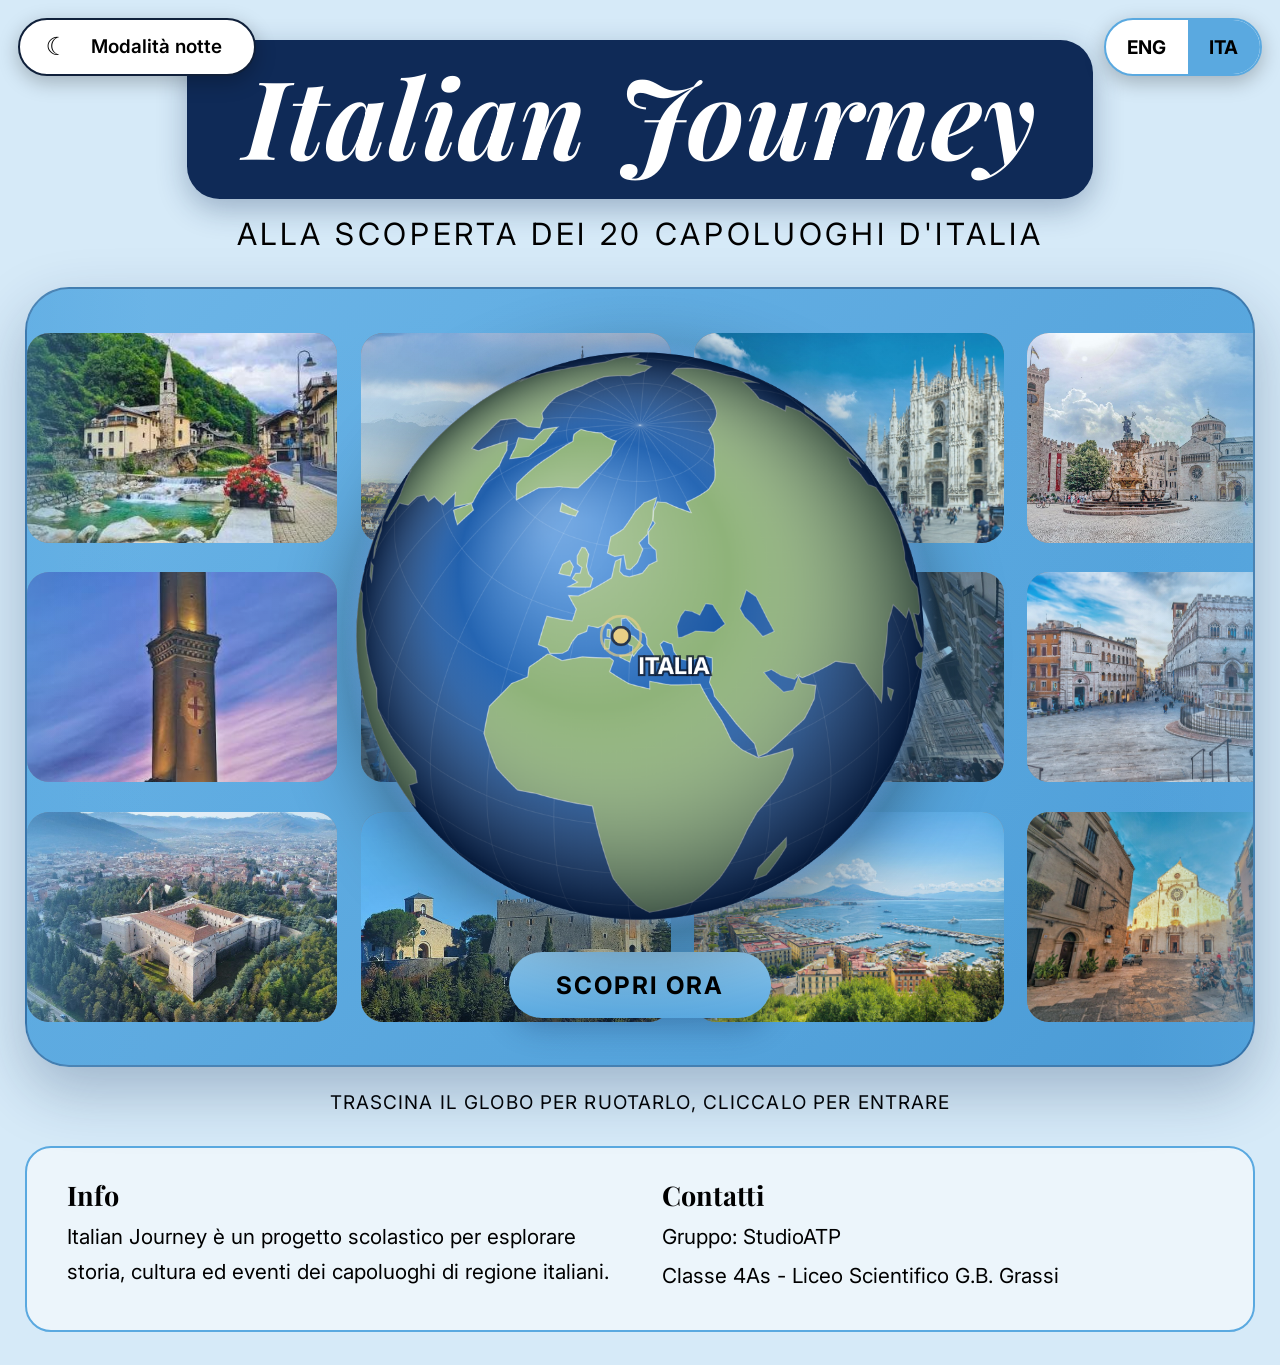
==== index.html @ 6782cfac "Add files via upload" ====
<!DOCTYPE html>
<html lang="it">
<head>
  <meta charset="UTF-8">
  <meta name="viewport" content="width=device-width, initial-scale=1">
  <title>Italian Journey</title>
  <link rel="preconnect" href="https://fonts.googleapis.com">
  <link href="https://fonts.googleapis.com/css2?family=Inter:wght@400;500;600;700&family=Playfair+Display:ital,wght@0,600;0,700;1,700&display=swap" rel="stylesheet">
  <link rel="stylesheet" href="css/style.css">
  <script src="js/tema.js"></script>
</head>
<body class="home">
  <div class="home-wrap">

    <!-- Titolo, sottotitolo e cambio lingua -->
    <header class="home-head">
      <div class="lang" role="group" aria-label="Lingua / Language">
        <button type="button" data-lang="en" aria-pressed="false">ENG</button>
        <button type="button" data-lang="it" aria-pressed="true">ITA</button>
      </div>
      <h1>Italian Journey</h1>
      <p data-i18n="sottotitolo">Alla scoperta dei 20 capoluoghi d'Italia</p>
    </header>

    <!-- Immagini che scorrono + globo al centro -->
    <main class="stage">
      <div class="rows" id="righe" role="list" aria-label="Foto dei capoluoghi italiani"></div>
      <div class="globe-box">
        <canvas id="globo" width="880" height="880" aria-label="Globo terrestre centrato sull'Europa: clicca per aprire la mappa dell'Italia" role="img"></canvas>
        <a class="scopri" href="mappa.html" data-i18n="scopri">Scopri ora</a>
      </div>
    </main>

    <!-- Istruzioni sotto al riquadro, fuori dalle immagini che scorrono -->
    <p class="hint" data-i18n="hint">Trascina il globo per ruotarlo, cliccalo per entrare</p>

    <!-- Info e contatti -->
    <footer class="info">
      <section>
        <h2 data-i18n="infoTitolo">Info</h2>
        <p data-i18n="infoTesto">Italian Journey è un progetto scolastico per esplorare storia, cultura ed eventi dei capoluoghi di regione italiani.</p>
      </section>
      <section>
        <h2 data-i18n="contattiTitolo">Contatti</h2>
        <p>Gruppo: StudioATP</p>
        <p>Classe 4As - Liceo Scientifico G.B. Grassi</p>
      </section>
    </footer>

  </div>
  <script src="js/home.js"></script>
</body>
</html>
---- css/style.css ----
/* ===== Italian Journey - stile condiviso ===== */
/* Accessibilità: testo base 18px, pulsanti e riquadri grandi, barra di navigazione fissa */
/* Due temi scelti dall'utente (js/tema.js scrive data-tema="giorno" o "notte" su <html>):
   tutti i colori che cambiano sono variabili definite qui sotto. */

:root,
:root[data-tema="giorno"]{
  /* ---- GIORNO ---- */
  --azzurro-tenue:#d6eaf8;     /* sfondo home, cartina */
  --azzurro:#5aa9e0;           /* dettagli: riquadro immagini, bottoni, evidenziazioni */
  --blu-scuro:#0f2a57;         /* titolo home */
  --navy:#10203a;
  --testo:#000;                /* tutti i testi in nero */
  --testo-su-scuro:#fff;
  --pag-home:var(--azzurro-tenue);
  --pag:radial-gradient(1100px 700px at 50% 0%,#f3e7c9 0%,#e9d8b0 60%,#ddc594 100%);   /* pergamena */
  --barra-bg:rgba(236,220,184,.95);
  --linea:#b99a62;
  --box:#f8efd8;               /* riquadri di testo su pergamena */
  --box-bordo:var(--navy);
  --card:linear-gradient(145deg,#f7c08a,#fbd9b3);   /* storia, cultura, eventi, quiz: arancione tenue */
  --card-bordo:#e39a55;
  --card-ombra:rgba(227,154,85,.45);
  --btn-bg:#fff; --btn-testo:#000; --btn-bordo:var(--navy);
  --btn-hover-bg:var(--navy); --btn-hover-testo:#fff;
  --primario-bg:var(--azzurro); --primario-testo:#000;
  --campo-bg:#fff;
  --hover-riga:#efe2c2;
  --regione:var(--azzurro-tenue); --regione-hover:var(--azzurro); --regione-linea:#fff;
  --altro:#cdbd98;
  --pag-mappa:var(--azzurro-tenue);   /* mappa giorno: sfondo azzurro, cartina beige */
  --mappa-regione:#f0e2c0; --mappa-hover:#d4b985; --mappa-altro:#d9c79d;
  --cerchio:#e0937a; --cerchio-linea:#fff; --cerchio-hover:#c4573a; --cerchio-hover-linea:#fff;   /* terracotta chiaro, più scuro al passaggio */
  --ph-a:#ecd8d2; --ph-b:#f3e4df; --ph-bordo:#b88f83; --ph-testo:#000;
  --giusta-bg:#e3f4e8; --giusta-bordo:#2e7d4f;
  --sbagliata-bg:#fbe6e6; --sbagliata-bordo:#b23b3b;
  --scheda-bg:#f8efd8;
  --ctrl:#10203a; --ctrl-punto:#fff;
  --tema-bg:#fff; --tema-bordo:var(--navy); --tema-testo:#000;
  /* home */
  --stage-bg:linear-gradient(135deg,#6db6e8,#4a9bd6);
  --stage-bordo:rgba(15,42,87,.35);
  --stage-ombra:0 24px 60px rgba(15,42,87,.28);
  --velo:90,169,224;           /* colore (RGB) del velo dietro al globo */
  --info-bg:rgba(255,255,255,.55); --info-bordo:var(--azzurro); --info-h2:#000;
  --lang-bg:#fff; --lang-bordo:var(--azzurro); --lang-testo:#000; --lang-on-bg:var(--azzurro); --lang-on-testo:#000;
  --scopri:linear-gradient(180deg,#8cc7ee,#5aa9e0); --scopri-testo:#000; --scopri-ombra:rgba(15,42,87,.3);

  --radius:26px;
  --barra:5.2rem;          /* altezza approssimativa della barra di navigazione fissa */
  --serif:"Playfair Display", Georgia, "Times New Roman", serif;
  --sans:"Inter", system-ui, -apple-system, "Segoe UI", Roboto, Arial, sans-serif;
}

:root[data-tema="notte"]{
  /* ---- NOTTE: la home resta come prima, le altre pagine prendono lo sfondo della home ---- */
  --gold:#c9a24b; --gold2:#e6c978;
  --testo:#fff;
  --pag-home:radial-gradient(1200px 700px at 50% 0%,#1d3a68 0%,#10203a 60%,#0a1424 100%);
  --pag:radial-gradient(1200px 700px at 50% 0%,#1d3a68 0%,#10203a 60%,#0a1424 100%);
  --barra-bg:rgba(16,32,58,.95);
  --linea:rgba(255,255,255,.25);
  --box:#1b3358;
  --box-bordo:rgba(255,255,255,.45);
  --card:linear-gradient(145deg,#3f6f9c,#467aa3);   /* azzurro tenue (abbastanza scuro da leggere il bianco) */
  --card-bordo:#8fbbe0;
  --card-ombra:rgba(143,187,224,.4);
  --btn-bg:#1b3358; --btn-testo:#fff; --btn-bordo:rgba(255,255,255,.75);
  --btn-hover-bg:#fff; --btn-hover-testo:#10203a;
  --primario-bg:#3f6f9c; --primario-testo:#fff;
  --campo-bg:#1b3358;
  --hover-riga:#27487a;
  --regione:#4f82ae; --regione-hover:#8fbbe0; --regione-linea:#10203a;
  --altro:#223e6c;
  --pag-mappa:var(--pag); --mappa-regione:#4f82ae; --mappa-hover:#8fbbe0; --mappa-altro:#223e6c;
  --cerchio:#e6c978; --cerchio-linea:#10203a; --cerchio-hover:#fff; --cerchio-hover-linea:#c9a24b;
  --ph-a:#2a4470; --ph-b:#335282; --ph-bordo:#8fbbe0; --ph-testo:#fff;
  --giusta-bg:#1f4d33; --giusta-bordo:#58c288;
  --sbagliata-bg:#5a2424; --sbagliata-bordo:#e07a7a;
  --scheda-bg:#1b3358;
  --ctrl:#fff; --ctrl-punto:#1b3358;
  --tema-bg:#1b3358; --tema-bordo:rgba(255,255,255,.75); --tema-testo:#fff;
  --stage-bg:linear-gradient(135deg,#17294a,#223e6c);
  --stage-bordo:rgba(255,255,255,.12);
  --stage-ombra:0 30px 80px rgba(0,0,0,.45);
  --velo:16,32,58;
  --info-bg:rgba(255,255,255,.06); --info-bordo:rgba(255,255,255,.2); --info-h2:#e6c978;
  --lang-bg:rgba(16,32,58,.94); --lang-bordo:#c9a24b; --lang-testo:#e6c978; --lang-on-bg:#c9a24b; --lang-on-testo:#10203a;
  --scopri:linear-gradient(180deg,#e6c978,#c9a24b); --scopri-testo:#10203a; --scopri-ombra:rgba(201,162,75,.35);
}

*{box-sizing:border-box}
html{scroll-behavior:smooth;font-size:112.5%}   /* 18px: tutte le misure in rem crescono con questo */
body{margin:0;font-family:var(--sans);color:var(--testo);background:var(--pag);min-height:100vh;line-height:1.7}
a{color:inherit}
h1,h2,h3{font-family:var(--serif);line-height:1.15;margin:0}

/* ---- Pulsanti ---- */
.btn{display:inline-flex;align-items:center;justify-content:center;min-height:3.2rem;font:600 1.15rem var(--sans);text-decoration:none;cursor:pointer;
  padding:.7rem 1.6rem;border:2px solid var(--btn-bordo);border-radius:999px;background:var(--btn-bg);color:var(--btn-testo);
  transition:background .2s,color .2s,transform .15s}
.btn:hover,.btn:focus-visible{background:var(--btn-hover-bg);color:var(--btn-hover-testo);transform:translateY(-1px)}
.btn.primary{background:var(--primario-bg);color:var(--primario-testo)}
.btn.primary:hover,.btn.primary:focus-visible{background:var(--btn-hover-bg);color:var(--btn-hover-testo)}
:focus-visible{outline:4px solid #e39a55;outline-offset:3px}

/* ---- Bottone giorno / notte ---- */
.tema-btn{display:inline-flex;align-items:center;gap:.5rem;min-height:3.2rem;padding:.5rem 1.2rem;font:600 1.05rem var(--sans);cursor:pointer;
  border:2px solid var(--tema-bordo);border-radius:999px;background:var(--tema-bg);color:var(--tema-testo);transition:transform .15s}
.tema-btn:hover{transform:translateY(-1px)}
.topbar .pref{margin-right:.3em}
.tema-icona{font-size:1.4rem;line-height:1;display:inline-block;width:1.2em;text-align:center}   /* larghezza fissa: sole e luna occupano lo stesso spazio */
.tema-txt{display:inline-block;min-width:8em;text-align:center}   /* idem per "giorno" / "notte" */
.topbar .tema-btn,.mappa-top .tema-btn{margin-left:auto}
body.home>.tema-btn{position:fixed;left:1rem;top:1rem;z-index:50;box-shadow:0 6px 20px rgba(0,0,0,.25)}
body.quiz>.tema-btn{position:absolute;right:1rem;top:1rem;z-index:20}

/* ---- Barra di navigazione: resta sempre visibile durante lo scroll ---- */
.topbar,.mappa-top{position:sticky;top:0;z-index:40;
  background:var(--barra-bg);-webkit-backdrop-filter:blur(8px);backdrop-filter:blur(8px);
  border-bottom:1px solid var(--linea);box-shadow:0 4px 18px rgba(16,32,58,.12)}
.topbar{display:flex;flex-wrap:wrap;gap:.8rem;padding:.8rem 1.2rem}

/* ---- Segnaposto foto ---- */
.ph{position:relative;display:grid;place-items:center;text-align:center;
  background:repeating-linear-gradient(45deg,var(--ph-a),var(--ph-a) 14px,var(--ph-b) 14px,var(--ph-b) 28px);
  border:2px dashed var(--ph-bordo);border-radius:var(--radius);color:var(--ph-testo);font:600 1.15rem var(--sans);min-height:240px;padding:1rem;overflow:hidden}
.ph img{position:absolute;inset:0;width:100%;height:100%;object-fit:cover}
.ph small{display:block;font-weight:400;opacity:.85}

/* ===================== HOME ===================== */
body.home{background:var(--pag-home);color:var(--testo)}
.home-wrap{max-width:1400px;margin:0 auto;padding:1.4rem 1.4rem 1.8rem;display:flex;flex-direction:column;gap:1.5rem}
.home-head{position:relative;text-align:center;padding-top:.8rem}
/* notte: titolo dorato come prima */
.home-head h1{display:inline-block;font-size:clamp(3.2rem,8.5vw,6.6rem);font-style:italic;font-weight:700;letter-spacing:.01em;
  background:linear-gradient(180deg,#fff3cf,#c9a24b 70%);-webkit-background-clip:text;background-clip:text;color:transparent;
  text-shadow:0 4px 30px rgba(201,162,75,.25)}
/* notte: stesso riquadro del giorno attorno al titolo, con filo dorato */
:root[data-tema="notte"] .home-head h1{padding:.1em .5em .18em;border-radius:.3em;background:var(--blu-scuro);-webkit-background-clip:border-box;background-clip:border-box;color:#e6c978;text-shadow:none;border:2px solid #c9a24b;box-shadow:0 10px 30px rgba(0,0,0,.35)}
/* giorno: titolo bianco su fascia blu scuro */
:root[data-tema="giorno"] .home-head h1{background:var(--blu-scuro);-webkit-background-clip:border-box;background-clip:border-box;color:#fff;text-shadow:none;
  padding:.1em .5em .18em;border-radius:.3em;border:2px solid transparent;box-shadow:0 10px 30px rgba(15,42,87,.3)}
.home-head p{margin:.5rem 0 0;font-size:clamp(1.15rem,2.6vw,1.7rem);color:var(--testo);letter-spacing:.12em;text-transform:uppercase}
/* il cambio lingua resta fisso in alto a destra */
.lang{position:fixed;right:1rem;top:1rem;z-index:50;display:flex;border:2px solid var(--lang-bordo);border-radius:999px;overflow:hidden;background:var(--lang-bg);box-shadow:0 6px 20px rgba(0,0,0,.25)}
.lang button{background:transparent;border:0;color:var(--lang-testo);font:700 1.05rem var(--sans);padding:.6rem 1.2rem;min-height:3rem;cursor:pointer}
.lang button[aria-pressed="true"]{background:var(--lang-on-bg);color:var(--lang-on-testo)}

.stage{position:relative;border-radius:44px;overflow:hidden;min-height:780px;display:grid;place-items:center;
  background:var(--stage-bg);border:2px solid var(--stage-bordo);box-shadow:var(--stage-ombra)}
.rows{position:absolute;inset:0;display:flex;flex-direction:column;justify-content:space-around;padding:1.6rem 0;opacity:.95}
.row{display:flex;gap:1.3rem;width:max-content;animation:scorri 95s linear infinite}
.row.rev{animation-direction:reverse;animation-duration:115s}
@keyframes scorri{to{transform:translateX(-50%)}}
.tile{width:310px;height:210px;flex:none;border-radius:22px;display:grid;place-items:center;
  background:repeating-linear-gradient(45deg,#8a6f6a,#8a6f6a 12px,#9b807a 12px,#9b807a 24px);color:#fff;font:600 1.1rem var(--sans);position:relative;overflow:hidden;
  border:2px dashed rgba(255,255,255,.35)}
.tile img{position:absolute;inset:0;width:100%;height:100%;object-fit:cover}
.tile span{position:relative;text-shadow:0 1px 6px rgba(0,0,0,.6)}
.stage::after{content:"";position:absolute;inset:0;pointer-events:none;
  background:radial-gradient(closest-side at 50% 50%,rgba(var(--velo),.9) 0%,rgba(var(--velo),.75) 48%,rgba(var(--velo),0) 100%),
             linear-gradient(90deg,rgba(var(--velo),.95),transparent 14%,transparent 86%,rgba(var(--velo),.95))}
:root[data-tema="giorno"] .stage::after{   /* giorno: velo azzurro leggero, le immagini restano nitide */
  background:radial-gradient(closest-side at 50% 50%,rgba(var(--velo),.5) 0%,rgba(var(--velo),.3) 50%,rgba(var(--velo),0) 100%),
             linear-gradient(90deg,rgba(var(--velo),.45),transparent 10%,transparent 90%,rgba(var(--velo),.45))}
.globe-box{width:100%;position:relative;z-index:2;display:flex;flex-direction:column;align-items:center;gap:.9rem;padding:1rem}
#globo{width:min(600px,100%);height:auto;aspect-ratio:1/1;border-radius:50%;cursor:grab;touch-action:none;
  filter:drop-shadow(0 18px 40px rgba(0,0,0,.45))}
#globo.drag{cursor:grabbing}
.scopri{font:700 1.35rem var(--sans);letter-spacing:.08em;text-transform:uppercase;text-decoration:none;color:var(--scopri-testo);
  background:var(--scopri);padding:1rem 2.6rem;min-height:3.4rem;border-radius:999px;box-shadow:0 10px 30px var(--scopri-ombra);transition:transform .2s}
.scopri:hover{transform:translateY(-2px) scale(1.03)}
.hint{margin:-.4rem 0 0;padding:0 1rem;font-size:1.05rem;color:var(--testo);text-align:center;text-transform:uppercase;letter-spacing:.06em}
/* il testo sopra al velo (azzurro nel tema giorno) resta leggibile */

.info{display:grid;grid-template-columns:1fr 1fr;gap:1.2rem 2.4rem;border:2px solid var(--info-bordo);border-radius:26px;padding:1.8rem 2.2rem;background:var(--info-bg);font-size:1.15rem;color:var(--testo)}
.info h2{font-size:1.5rem;color:var(--info-h2);margin-bottom:.4rem}
.info p{margin:.25rem 0}
.info a{text-decoration:underline;text-underline-offset:3px}
@media(max-width:700px){.info{grid-template-columns:1fr;padding:1.4rem}.home-head{padding-top:4.2rem}.stage{min-height:680px}.tile{width:250px;height:170px}}

/* ===================== MAPPA ===================== */
body.mappa{background:var(--pag-mappa)}
.mappa-top{display:flex;justify-content:space-between;align-items:center;gap:1rem;flex-wrap:wrap;padding:.8rem 1.2rem}
.search{position:relative}
.search input{font:500 1.2rem var(--sans);padding:.8rem 1.1rem;min-height:3.2rem;border:2px solid var(--btn-bordo);border-radius:14px;min-width:min(340px,100%);background:var(--campo-bg);color:var(--testo)}
.search input::placeholder{color:var(--testo);opacity:.7}
.search .esito{position:absolute;right:0;left:0;top:100%;background:var(--campo-bg);border:1px solid var(--linea);border-radius:14px;margin-top:6px;box-shadow:0 12px 30px rgba(0,0,0,.2);z-index:60;overflow:hidden}
.search .esito button{display:block;width:100%;text-align:left;border:0;background:var(--campo-bg);padding:.8rem 1.1rem;min-height:3rem;font:500 1.1rem var(--sans);cursor:pointer;color:var(--testo)}
.search .esito button:hover,.search .esito button:focus-visible{background:var(--hover-riga)}
.mappa-main{display:grid;grid-template-columns:minmax(260px,370px) 1fr;gap:1.8rem;max-width:1450px;margin:0 auto;padding:1.4rem 1.2rem 2.4rem;align-items:start}
.anteprima{position:sticky;top:calc(var(--barra) + 1rem);background:var(--box);border:2px solid var(--box-bordo);border-radius:var(--radius);padding:1.2rem;text-align:center;box-shadow:0 14px 40px rgba(16,32,58,.15)}
.anteprima .ph{min-height:230px;margin-bottom:1rem}
.anteprima h2{font-size:2.1rem}
.anteprima p{margin:.3rem 0 0;color:var(--testo);font-size:1.15rem}
.mappa-svg{width:100%;max-height:calc(100vh - var(--barra) - 2rem);height:auto;display:block;margin:0 auto}
.regione{fill:var(--mappa-regione);stroke:var(--regione-linea);stroke-width:1.4;stroke-linejoin:round;cursor:pointer;transition:fill .2s}
.regione:hover,.regione.attiva{fill:var(--mappa-hover)}
.altro{fill:var(--mappa-altro);stroke:var(--regione-linea);stroke-width:1}
.cerchio{fill:var(--cerchio);stroke:var(--cerchio-linea);stroke-width:3;cursor:pointer;transition:r .2s,fill .2s}
.cerchio:hover,.cerchio:focus-visible,.cerchio.attiva{fill:var(--cerchio-hover);stroke:var(--cerchio-hover-linea);r:15}
@media(max-width:900px){.mappa-main{grid-template-columns:1fr}.anteprima{position:static}}

/* ===================== SELEZIONE ===================== */
.sel-titolo{text-align:center;padding:1.4rem 1.2rem 1.8rem}
.sel-titolo h1{font-size:clamp(3rem,8vw,5.2rem)}
.sel-titolo p{margin:.4rem 0 0;color:var(--testo);font-size:1.3rem}
/* quattro riquadri identici, in griglia 2x2, tutti della stessa dimensione e allineati */
.sel-grid{display:grid;grid-template-columns:repeat(2,1fr);grid-auto-rows:clamp(230px,30vh,320px);gap:1.6rem;max-width:1100px;margin:0 auto;padding:0 1.2rem 2.4rem}
.sel-card{display:flex;flex-direction:column;align-items:center;justify-content:center;text-align:center;gap:.6rem;text-decoration:none;padding:1.6rem;border-radius:34px;
  background:var(--card);border:2px solid var(--card-bordo);color:var(--testo);transition:transform .2s,box-shadow .2s}
.sel-card:hover,.sel-card:focus-visible{transform:translateY(-4px);box-shadow:0 18px 40px var(--card-ombra)}
.sel-card h2{font-size:2.9rem}
.sel-card p{margin:0;font-size:1.25rem;color:var(--testo)}
@media(max-width:620px){.sel-grid{grid-template-columns:1fr;grid-auto-rows:190px}.sel-card h2{font-size:2.3rem}}

/* ===================== CITTA ===================== */
.col{max-width:940px;margin:0 auto;padding:1.4rem 1.2rem 3.5rem;display:flex;flex-direction:column;gap:2.2rem}
.col>header{text-align:center;padding:.4rem 0}
.col>header h1{font-size:clamp(2.8rem,7.5vw,4.6rem)}
.col>header p{margin:.3rem 0 0;color:var(--testo);font-size:1.3rem}
.sez{scroll-margin-top:calc(var(--barra) + .8rem)}   /* il titolo non finisce sotto la barra fissa */
.box{background:var(--box);border:2px solid var(--box-bordo);border-radius:var(--radius);padding:1.8rem 2.1rem;box-shadow:0 10px 30px rgba(16,32,58,.1);font-size:1.15rem;line-height:1.8;color:var(--testo)}
.box p{margin:.7rem 0}
.box h2{text-align:center;margin-bottom:1rem;letter-spacing:.12em;text-transform:uppercase;font-size:2.1rem}
.box h3{font-size:1.4rem;margin:1.4rem 0 .4rem;font-family:var(--sans)}
.box ul{padding-left:1.3rem;margin:.4rem 0 0}
.box li{margin:.55rem 0}
.box li strong{color:inherit}
.sez .ph{margin-top:2rem}
.quiz-cta{text-align:center;padding:.5rem 0 0}
.quiz-cta .btn{font-size:1.4rem;padding:1rem 3rem;min-height:3.8rem}
@media(max-width:600px){.box{padding:1.4rem 1.2rem}}

/* ===================== QUIZ ===================== */
.quiz-col{max-width:880px;margin:0 auto;padding:2rem 1.2rem 2rem}
.quiz-col>header{margin-bottom:1.8rem}
.quiz-col>header h1{font-size:3.2rem;letter-spacing:.14em}
.quiz-col>header p{margin:.5rem 0 0;color:var(--testo);font-size:1.25rem}
.domanda{background:var(--box);border:2px solid var(--box-bordo);border-radius:var(--radius);padding:1.4rem 1.6rem;margin-bottom:1.3rem;color:var(--testo)}
.domanda legend{font:600 1.4rem/1.4 var(--sans);padding:0 .5rem}
.domanda label{display:flex;gap:1rem;align-items:center;padding:.7rem .6rem;min-height:3.4rem;border-radius:12px;cursor:pointer;font-size:1.25rem}
.domanda label:hover{background:var(--hover-riga)}
.domanda input{appearance:none;-webkit-appearance:none;width:1.8rem;height:1.8rem;flex:none;border:3px solid var(--ctrl);border-radius:6px;display:grid;place-content:center;margin:0;cursor:pointer;background:var(--campo-bg)}
.domanda input:checked{background:var(--ctrl)}
.domanda input:checked::after{content:"";width:.8rem;height:.8rem;background:var(--ctrl-punto);border-radius:2px}
.domanda.giusta{border-color:var(--giusta-bordo);background:var(--giusta-bg)}
.domanda.sbagliata{border-color:var(--sbagliata-bordo);background:var(--sbagliata-bg)}
.domanda .esito{margin:.6rem 0 0;font-size:1.2rem;font-weight:700}
/* "Termina quiz" resta sempre visibile in fondo allo schermo mentre si scorre */
.fine{display:block;width:100%;margin-top:1.8rem;font-size:1.4rem;min-height:3.8rem;
  position:sticky;bottom:1rem;z-index:30;box-shadow:0 10px 28px rgba(16,32,58,.35)}
.risultato{position:fixed;inset:0;background:rgba(16,32,58,.78);display:grid;place-items:center;padding:1rem;z-index:80}
.risultato .scheda{background:var(--scheda-bg);color:var(--testo);border:2px solid var(--box-bordo);border-radius:var(--radius);padding:2.4rem;max-width:560px;text-align:center;font-size:1.2rem}
.risultato .punti{font:700 4.4rem var(--serif);color:var(--testo);margin:.4rem 0}
.risultato .btn{margin-top:1rem}

/* Rispetto per chi preferisce meno animazioni */
@media (prefers-reduced-motion: reduce){ .row{animation:none} html{scroll-behavior:auto} }

/* ---- Foto reali nei riquadri (sfondo sfocato + foto intera, senza bordo) ---- */
.ph.con-foto{border:0;padding:0;min-height:0;height:clamp(280px,56vw,560px);background:var(--navy)}
.ph.con-foto img{position:absolute;inset:0;width:100%;height:100%}
.ph.con-foto .sfondo{object-fit:cover;filter:blur(18px) brightness(.8);transform:scale(1.15)}
.ph.con-foto .primo-piano{object-fit:contain}
.anteprima .ph.con-foto{height:260px}
.tile.con-foto{border:0}

/* ---- Telefono: barra di navigazione compatta su una sola riga ---- */
@media(max-width:600px){
  :root{--barra:4.6rem}
  .topbar{flex-wrap:nowrap;gap:.5rem;padding:.6rem}
  .topbar .btn{flex:1 1 0;min-width:0;padding:.5rem .4rem;font-size:.95rem;line-height:1.2}
  .mappa-top{flex-wrap:nowrap;gap:.5rem;padding:.6rem}
  .mappa-top .btn{flex:none;padding:.5rem .8rem;font-size:.95rem}
  .search{flex:1 1 auto;min-width:0}
  .search input{min-width:0;width:100%;font-size:1rem;padding:.6rem .8rem}
  .sez{scroll-margin-top:calc(var(--barra) + 1.5rem)}
  /* il bottone giorno/notte diventa solo icona */
  .tema-txt{display:none}
  .tema-btn{flex:none;padding:.4rem .7rem;min-width:3rem;justify-content:center}
  .topbar .tema-btn,.mappa-top .tema-btn{margin-left:0}
}

/* ---- Schermi medi: la barra della pagina città (3 pulsanti + giorno/notte) resta su una sola riga ---- */
@media(max-width:1180px){
  .topbar .tema-txt,.mappa-top .tema-txt{display:none}                 /* solo icona sole/luna */
  .topbar .tema-btn,.mappa-top .tema-btn{padding:.4rem .7rem;min-width:3rem;justify-content:center}
}
@media(max-width:900px){
  /* scritte abbreviate: Mappa, Contenuti, Home */
  .topbar .pref,.topbar .pref2{display:none}
  .topbar .cap{text-transform:capitalize}
}
@media(max-width:900px){
  .mappa-top{flex-wrap:nowrap;gap:.5rem}
  .mappa-top .btn{flex:none}
  .search{flex:1 1 auto;min-width:0}
  .search input{min-width:0;width:100%}
}

/* ---- Didascalie delle foto: in basso a sinistra, su fondo scuro per leggerle su qualsiasi immagine ---- */
.did{align-self:end;justify-self:start;position:absolute;left:.8rem;bottom:.8rem;z-index:3;max-width:calc(100% - 1.6rem);padding:.35rem .85rem;border-radius:12px;
  background:rgba(10,20,40,.74);color:#fff;font:600 .95rem/1.3 var(--sans);text-align:left;text-shadow:none;pointer-events:none}
.tile .did{align-self:end;justify-self:start;left:.6rem;bottom:.6rem;max-width:calc(100% - 1.2rem);padding:.25rem .65rem;font-size:.8rem;border-radius:10px}
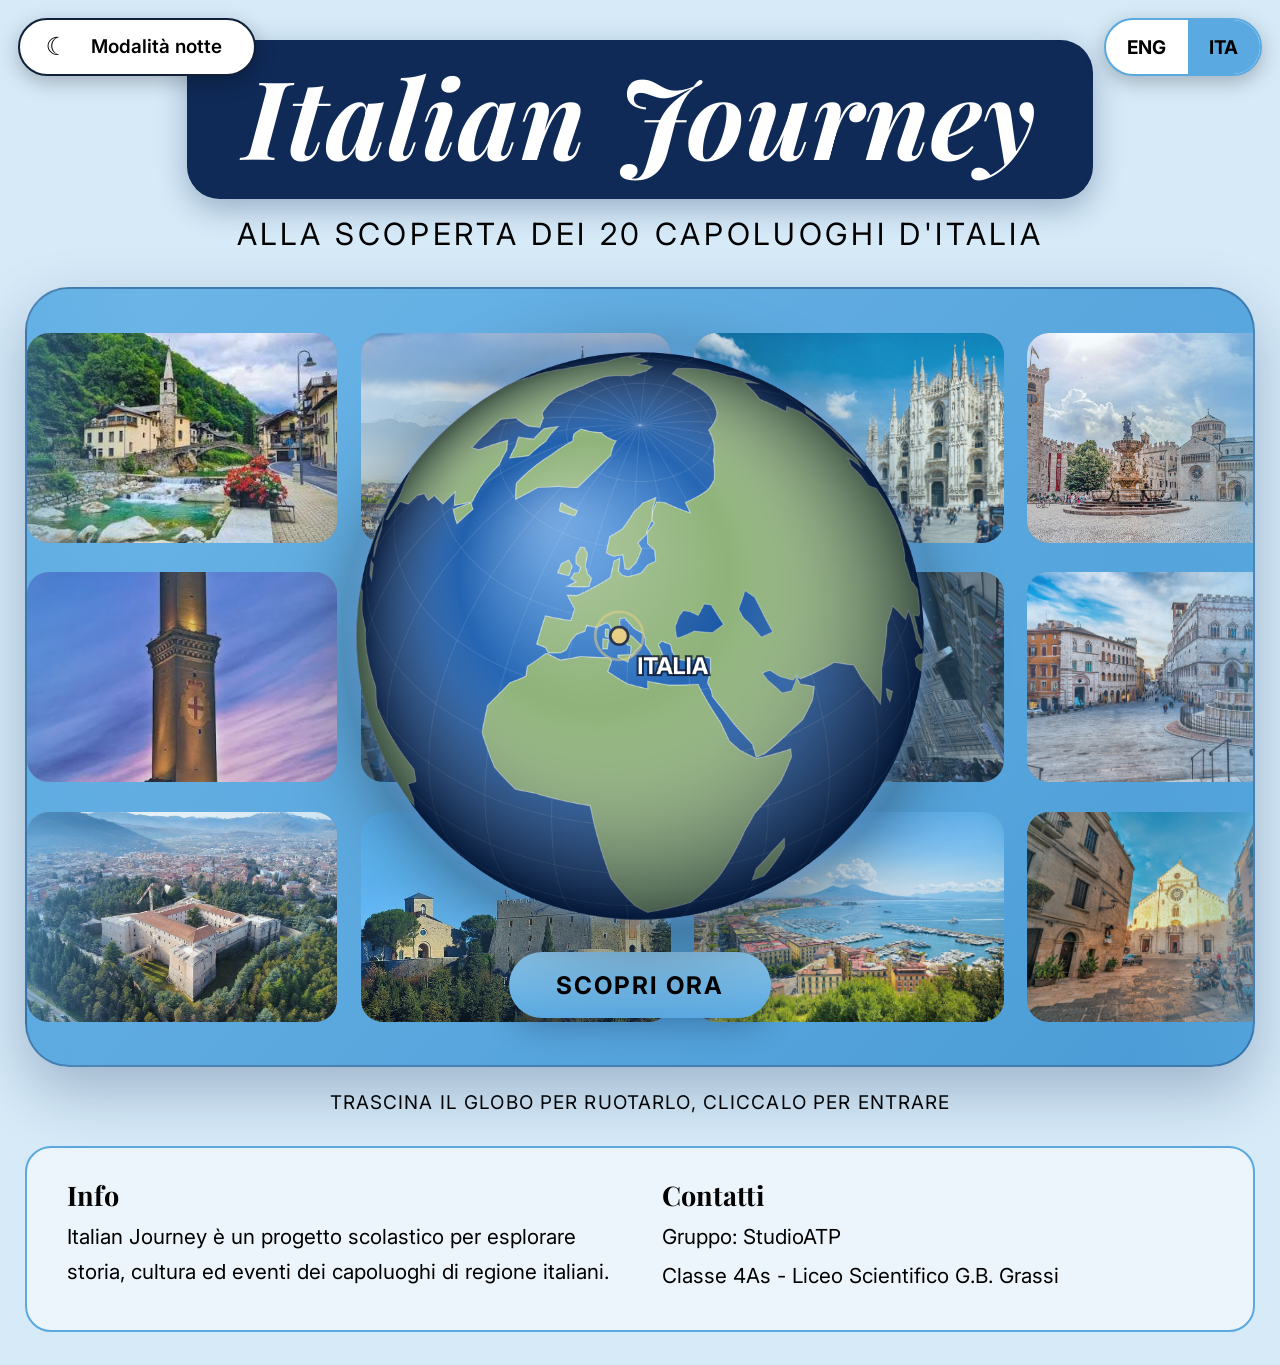
==== commit 0141c40d: "Add files via upload" ====
--- a/index.html
+++ b/index.html
@@ -24,9 +24,9 @@
 
     <!-- Immagini che scorrono + globo al centro -->
     <main class="stage">
-      <div class="rows" id="righe" role="list" aria-label="Foto dei capoluoghi italiani"></div>
+      <div class="rows" id="righe" role="list" aria-label="Foto dei capoluoghi italiani" data-i18n-aria="righeAria"></div>
       <div class="globe-box">
-        <canvas id="globo" width="880" height="880" aria-label="Globo terrestre centrato sull'Europa: clicca per aprire la mappa dell'Italia" role="img"></canvas>
+        <canvas id="globo" width="880" height="880" aria-label="Globo terrestre centrato sull'Europa: clicca per aprire la mappa dell'Italia" data-i18n-aria="globoAria" role="img"></canvas>
         <a class="scopri" href="mappa.html" data-i18n="scopri">Scopri ora</a>
       </div>
     </main>
@@ -42,8 +42,8 @@
       </section>
       <section>
         <h2 data-i18n="contattiTitolo">Contatti</h2>
-        <p>Gruppo: StudioATP</p>
-        <p>Classe 4As - Liceo Scientifico G.B. Grassi</p>
+        <p data-i18n="gruppo">Gruppo: StudioATP</p>
+        <p data-i18n="classe">Classe 4As - Liceo Scientifico G.B. Grassi</p>
       </section>
     </footer>
 
--- a/css/style.css
+++ b/css/style.css
@@ -290,8 +290,8 @@
 }
 @media(max-width:900px){
   /* scritte abbreviate: Mappa, Contenuti, Home */
-  .topbar .pref,.topbar .pref2{display:none}
-  .topbar .cap{text-transform:capitalize}
+  .topbar .pref,.topbar .pref2,.mappa-top .pref{display:none}
+  .topbar .cap,.mappa-top .cap{text-transform:capitalize}
 }
 @media(max-width:900px){
   .mappa-top{flex-wrap:nowrap;gap:.5rem}
@@ -304,3 +304,11 @@
 .did{align-self:end;justify-self:start;position:absolute;left:.8rem;bottom:.8rem;z-index:3;max-width:calc(100% - 1.6rem);padding:.35rem .85rem;border-radius:12px;
   background:rgba(10,20,40,.74);color:#fff;font:600 .95rem/1.3 var(--sans);text-align:left;text-shadow:none;pointer-events:none}
 .tile .did{align-self:end;justify-self:start;left:.6rem;bottom:.6rem;max-width:calc(100% - 1.2rem);padding:.25rem .65rem;font-size:.8rem;border-radius:10px}
+
+/* ===== lingua: avviso "traduzione in arrivo" e pulsante ITA/ENG ===== */
+.avviso{max-width:46rem;margin:0 auto 1.2rem;padding:.8rem 1.1rem;border:2px dashed var(--box-bordo,#10203a);border-radius:14px;background:var(--box,#f8efd8);color:var(--testo);font:600 1rem var(--sans);text-align:center}
+.avviso[hidden]{display:none}
+.lang-btn{font-weight:700;letter-spacing:.04em}
+.topbar .lang-btn,.mappa-top .lang-btn{margin-left:auto}
+.topbar .lang-btn + .tema-btn,.mappa-top .lang-btn + .tema-btn{margin-left:0}
+@media (max-width:600px){.lang-btn{padding:.5rem .8rem}}
